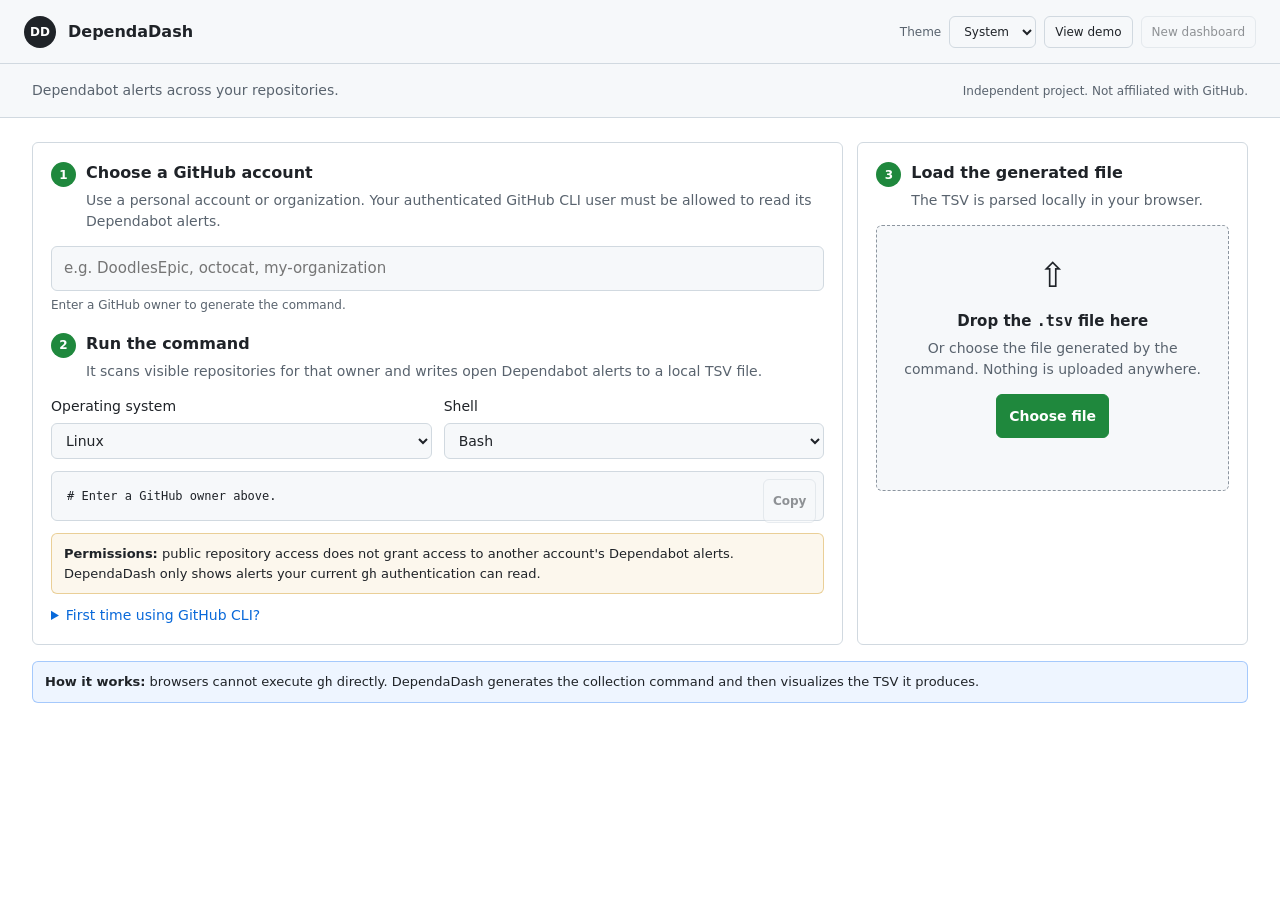
==== index.html @ da60efd8 "feat: align the navbar with GitHub light and dark themes" ====
<!doctype html>
<html lang="en">
<head>
  <meta charset="utf-8">
  <meta name="viewport" content="width=device-width, initial-scale=1">
  <meta name="color-scheme" content="light dark">
  <meta name="description" content="A local dashboard for Dependabot alerts across GitHub repositories.">
  <title>DependaDash</title>
  <link rel="stylesheet" href="styles.css">
</head>
<body>
  <header class="site-header">
    <div class="brand">
      <div class="mark" aria-hidden="true">DD</div>
      <h1>DependaDash</h1>
    </div>
    <div class="header-actions">
      <label class="theme-control" for="themeSelect">Theme
        <select class="control" id="themeSelect">
          <option value="system">System</option>
          <option value="light">Light</option>
          <option value="dark">Dark</option>
        </select>
      </label>
      <button class="btn" id="demoBtn" type="button">View demo</button>
      <button class="btn" id="resetBtn" type="button" aria-label="Start a new dashboard or analyze another account" disabled>New dashboard</button>
    </div>
  </header>
  <div class="page-intro">
    <p class="subtitle">Dependabot alerts across your repositories.</p>
    <p class="affiliation">Independent project. Not affiliated with GitHub.</p>
  </div>

  <div class="shell">
    <section class="grid setup" id="setup">
      <div class="panel">
        <div class="panel-body">
          <div class="step">
            <span class="step-number">1</span>
            <div>
              <h2>Choose a GitHub account</h2>
              <p>Use a personal account or organization. Your authenticated GitHub CLI user must be allowed to read its Dependabot alerts.</p>
            </div>
          </div>

          <div class="owner-row">
            <input
              class="owner-input"
              id="ownerInput"
              maxlength="39"
              spellcheck="false"
              placeholder="e.g. DoodlesEpic, octocat, my-organization"
              autocomplete="off"
              aria-label="GitHub account or organization"
            >
          </div>
          <div class="owner-status" id="ownerStatus">Enter a GitHub owner to generate the command.</div>

          <div class="step command-step">
            <span class="step-number">2</span>
            <div>
              <h2>Run the command</h2>
              <p>It scans visible repositories for that owner and writes open Dependabot alerts to a local TSV file.</p>
            </div>
          </div>

          <div class="command-selectors">
            <label for="osSelect">
              Operating system
              <select class="control" id="osSelect">
                <option value="linux">Linux</option>
                <option value="macos">macOS</option>
                <option value="windows">Windows</option>
              </select>
            </label>
            <label for="shellSelect">
              Shell
              <select class="control" id="shellSelect">
                <option value="bash">Bash</option>
                <option value="fish">fish</option>
                <option value="zsh">Zsh</option>
                <option value="powershell">PowerShell</option>
              </select>
            </label>
          </div>

          <p id="shellHint" hidden>Save the command as a .cmd file, then run it in Command Prompt.</p>

          <div class="code-wrap">
            <pre id="command"><code># Enter a GitHub owner above.</code></pre>
            <button class="btn copy-button" id="copyBtn" type="button" disabled>Copy</button>
          </div>

          <div class="notice warning">
            <strong>Permissions:</strong> public repository access does not grant access to another account's Dependabot alerts. DependaDash only shows alerts your current <code>gh</code> authentication can read.
          </div>

          <details>
            <summary>First time using GitHub CLI?</summary>
            <div class="notice">
              Install GitHub CLI, then run <code>gh auth login</code> and complete authentication. All shell versions use its built-in JSON filtering and do not require a separate <code>jq</code> installation. DependaDash never asks for or stores your GitHub token.
            </div>
          </details>
        </div>
      </div>

      <div class="panel">
        <div class="panel-body">
          <div class="step">
            <span class="step-number">3</span>
            <div>
              <h2>Load the generated file</h2>
              <p>The TSV is parsed locally in your browser.</p>
            </div>
          </div>

          <div class="drop-zone" id="dropZone">
            <div class="drop-icon" aria-hidden="true">⇧</div>
            <strong>Drop the <code>.tsv</code> file here</strong>
            <p>Or choose the file generated by the command. Nothing is uploaded anywhere.</p>
            <label class="btn primary" for="fileInput">Choose file</label>
            <input id="fileInput" type="file" accept=".tsv,.txt,text/tab-separated-values,text/plain">
            <div class="file-meta" id="fileMeta"></div>
          </div>
        </div>
      </div>
    </section>

    <main class="dashboard" id="dashboard">
      <div class="identity">
        <span>Loaded owner: <strong id="loadedOwner">-</strong></span>
        <span class="muted" id="loadedRepos">0 affected repositories</span>
      </div>

      <section class="grid cards" aria-label="Alert summary">
        <div class="panel card">
          <div class="value" id="totalCount">0</div>
          <div class="label">Open alerts</div>
        </div>
        <div class="panel card critical">
          <div class="value" id="criticalCount">0</div>
          <div class="label">Critical</div>
        </div>
        <div class="panel card high">
          <div class="value" id="highCount">0</div>
          <div class="label">High</div>
        </div>
        <div class="panel card medium">
          <div class="value" id="mediumCount">0</div>
          <div class="label">Medium</div>
        </div>
        <div class="panel card low">
          <div class="value" id="lowCount">0</div>
          <div class="label">Low</div>
        </div>
      </section>

      <section class="panel">
        <div class="toolbar">
          <input class="control search" id="search" placeholder="Search repository, package, GHSA, CVE..." aria-label="Search alerts">
          <select class="control" id="severityFilter" aria-label="Filter by severity">
            <option value="">All severities</option>
          </select>
          <select class="control" id="repoFilter" aria-label="Filter by repository">
            <option value="">All repositories</option>
          </select>
          <select class="control" id="ecosystemFilter" aria-label="Filter by ecosystem">
            <option value="">All ecosystems</option>
          </select>
          <button class="btn" id="exportBtn" type="button">Export CSV</button>
        </div>

        <div class="tabs" role="tablist">
          <button class="tab active" data-tab="alerts" type="button" role="tab" aria-selected="true">Alerts</button>
          <button class="tab" data-tab="advisories" type="button" role="tab" aria-selected="false">Group by advisory</button>
        </div>

        <div id="alertsView">
          <div class="table-options">
            <details class="column-menu">
              <summary class="btn">Columns</summary>
              <fieldset id="columnOptions"><legend>Visible columns</legend></fieldset>
            </details>
            <span class="muted">Drag column edges to resize, or focus an edge and use the arrow keys.</span>
          </div>
          <div class="table-wrap" tabindex="0" role="region" aria-label="Alerts table, scroll to see all columns">
            <table id="alertsTable">
              <colgroup id="alertColumns"></colgroup>
              <thead>
                <tr>
                  <th>Severity</th>
                  <th>Repository</th>
                  <th>Package</th>
                  <th>Advisory</th>
                  <th>Vulnerable</th>
                  <th>Fix</th>
                  <th>Scope</th>
                  <th>Summary</th>
                  <th>Alert</th>
                </tr>
              </thead>
              <tbody id="alertsBody"></tbody>
            </table>
            <div class="empty" id="alertsEmpty" hidden>No alerts match the current filters.</div>
          </div>
        </div>

        <div id="advisoriesView" hidden>
          <div id="advisoriesList"></div>
          <div class="empty" id="advisoriesEmpty" hidden>No advisories match the current filters.</div>
        </div>

        <div class="footer-row">
          <span id="resultMeta">0 results</span>
          <span>Data stays in this browser tab.</span>
        </div>
      </section>
    </main>

    <div class="notice footer-note">
      <strong>How it works:</strong> browsers cannot execute <code>gh</code> directly. DependaDash generates the collection command and then visualizes the TSV it produces.
    </div>
  </div>

  <div class="toast" id="toast" role="status" aria-live="polite"></div>
  <script src="commands.js" defer></script>
  <script src="main.js" defer></script>
</body>
</html>
---- styles.css ----
:root {
  color-scheme: light;
  --bg: #f6f8fa;
  --header-bg: #f6f8fa;
  --panel: #ffffff;
  --border: #d1d9e0;
  --text: #1f2328;
  --muted: #59636e;
  --link: #0969da;
  --button: #f6f8fa;
  --button-hover: #eaeef2;
  --primary: #1f883d;
  --primary-hover: #1a7f37;
  --critical: #cf222e;
  --high: #bc4c00;
  --medium: #9a6700;
  --low: #1a7f37;
  --code-bg: #f6f8fa;
  --code-text: #1f2328;
  --drop-border: #8c959f;
  --tab-accent: #cf462d;
  --shadow: 0 10px 30px rgba(31, 35, 40, .08);
  --radius: 6px;
}

:root[data-theme="dark"] {
  color-scheme: dark;
  --bg: #151b23;
  --header-bg: #010409;
  --panel: #0d1117;
  --border: #3d444d;
  --text: #f0f6fc;
  --muted: #9198a1;
  --link: #58a6ff;
  --button: #21262d;
  --button-hover: #30363d;
  --primary: #238636;
  --primary-hover: #2ea043;
  --critical: #ff7b72;
  --high: #ffa657;
  --medium: #e3b341;
  --low: #56d364;
  --code-bg: #010409;
  --code-text: #c9d1d9;
  --drop-border: #3d444d;
  --tab-accent: #f78166;
  --shadow: 0 10px 30px rgba(0, 0, 0, .25);
}

* { box-sizing: border-box; }
[hidden] { display: none !important; }
html { scroll-behavior: smooth; }
body {
  margin: 0;
  min-height: 100vh;
  color: var(--text);
  background: var(--panel);
  font: 14px/1.5 ui-sans-serif, -apple-system, BlinkMacSystemFont, "Segoe UI", system-ui, sans-serif;
  overflow-wrap: anywhere;
}

button, input, select { font: inherit; }
a { color: var(--link); text-decoration: none; }
a:hover { text-decoration: underline; }
:focus-visible { outline: 2px solid var(--link); outline-offset: 2px; }
code { font-family: ui-monospace, SFMono-Regular, Menlo, Consolas, monospace; }
.shell { width: 100%; padding: 24px 32px; }

.site-header {
  display: flex;
  justify-content: space-between;
  align-items: center;
  gap: 24px;
  min-height: 64px;
  padding: 12px 24px;
  background: var(--header-bg);
  color: var(--text);
  border-bottom: 1px solid var(--border);
}

.brand { display: flex; gap: 12px; align-items: center; min-width: 0; }
.step > div { min-width: 0; }
.mark {
  flex-shrink: 0;
  width: 32px;
  height: 32px;
  border-radius: 50%;
  display: grid;
  place-items: center;
  background: var(--text);
  color: var(--panel);
  font-size: 12px;
  font-weight: 600;
}

h1 { font-size: 16px; font-weight: 600; line-height: 1.5; margin: 0; }
h2 { font-size: 16px; margin: 0 0 5px; }
p { margin: 0; }
.subtitle, .muted, .step p { color: var(--muted); }
.header-actions { display: flex; align-items: center; gap: 8px; flex-wrap: wrap; }
.page-intro { display: flex; justify-content: space-between; align-items: center; flex-wrap: wrap; gap: 8px 24px; padding: 16px 32px; background: var(--bg); border-bottom: 1px solid var(--border); }
.affiliation { font-size: 12px; color: var(--muted); }
.theme-control { display: flex; align-items: center; gap: 8px; color: var(--muted); font-size: 12px; }
.theme-control select { width: auto; }

.btn {
  appearance: none;
  border: 1px solid var(--border);
  background: var(--button);
  color: var(--text);
  border-radius: 6px;
  padding: 8px 12px;
  min-height: 44px;
  justify-content: center;
  cursor: pointer;
  font-weight: 600;
  display: inline-flex;
  align-items: center;
  gap: 7px;
}
.btn:hover { border-color: var(--muted); background: var(--button-hover); text-decoration: none; }
.btn.primary { background: var(--primary); border-color: var(--primary); color: #fff; }
.btn.primary:hover { background: var(--primary-hover); }
.btn:disabled { opacity: .48; cursor: not-allowed; }

.site-header .btn, .site-header .control {
  min-height: 32px;
  padding: 4px 10px;
  background: transparent;
  border-color: var(--border);
  color: var(--text);
  font-size: 12px;
  font-weight: 400;
}
.site-header .control { background: var(--header-bg); }
.site-header .btn:hover { background: var(--button-hover); border-color: var(--muted); }
.site-header :focus-visible { outline-color: var(--link); }

.grid { display: grid; gap: 14px; }
.setup { grid-template-columns: minmax(0, 1.35fr) minmax(300px, .65fr); margin-bottom: 16px; }
.panel {
  min-width: 0;
  background: var(--panel);
  border: 1px solid var(--border);
  border-radius: var(--radius);
}
.panel-body { padding: 18px; }

.step { display: flex; gap: 10px; align-items: flex-start; margin-bottom: 14px; }
.step-number {
  width: 25px;
  height: 25px;
  flex: 0 0 25px;
  border-radius: 50%;
  display: grid;
  place-items: center;
  background: var(--primary);
  color: #fff;
  font-size: 12px;
  font-weight: 600;
  margin-top: 1px;
}
.command-step { margin-top: 16px; }
.owner-row { margin: 12px 0 5px; }
.owner-input, .control {
  width: 100%;
  min-width: 0;
  color: var(--text);
  background: var(--bg);
  border: 1px solid var(--border);
  border-radius: 6px;
  padding: 10px 12px;
  outline: none;
}
.owner-input { font-size: 15px; }
.owner-input:focus, .control:focus { border-color: var(--link); box-shadow: 0 0 0 3px rgba(47, 129, 247, .13); }
.owner-status { min-height: 20px; margin: 3px 0 11px; font-size: 12px; color: var(--muted); }
.owner-status.bad { color: var(--critical); }
.owner-status.good { color: var(--low); }

.command-selectors { display: grid; grid-template-columns: repeat(2, minmax(0, 1fr)); gap: 12px; }
.command-selectors label { display: grid; align-content: start; gap: 6px; }

.code-wrap { position: relative; margin-top: 12px; }
pre {
  margin: 0;
  max-height: 315px;
  overflow: auto;
  padding: 15px 62px 15px 15px;
  background: var(--code-bg);
  border: 1px solid var(--border);
  border-radius: 6px;
  color: var(--code-text);
  font: 12px/1.55 ui-monospace, SFMono-Regular, Menlo, Consolas, monospace;
  white-space: pre;
  tab-size: 2;
}
.copy-button { position: absolute; right: 8px; top: 8px; padding: 6px 9px; font-size: 12px; }

.notice {
  border: 1px solid rgba(47, 129, 247, .38);
  background: rgba(47, 129, 247, .08);
  border-radius: 6px;
  padding: 10px 12px;
  color: var(--code-text);
  font-size: 13px;
  margin-top: 12px;
}
.notice.warning { border-color: rgba(210, 153, 34, .42); background: rgba(210, 153, 34, .08); }
details { margin-top: 11px; }
summary { cursor: pointer; color: var(--link); }

.drop-zone {
  min-height: 266px;
  border: 1.5px dashed var(--drop-border);
  border-radius: 6px;
  display: flex;
  flex-direction: column;
  align-items: center;
  justify-content: center;
  text-align: center;
  padding: 20px;
  background: var(--bg);
  transition: .15s ease;
}
.drop-zone.drag { border-color: var(--link); background: rgba(31, 111, 235, .10); transform: translateY(-1px); }
.drop-icon { font-size: 34px; margin-bottom: 9px; }
.drop-zone > strong { font-size: 15px; }
.drop-zone > p { max-width: 330px; margin: 6px auto 14px; color: var(--muted); }
#fileInput { position: absolute; width: 1px; height: 1px; opacity: 0; }
.drop-zone:focus-within label { outline: 2px solid var(--link); outline-offset: 2px; }
.file-meta { font-size: 12px; color: var(--muted); margin-top: 10px; min-height: 18px; }

.dashboard { display: none; }
.dashboard.visible { display: block; }
.identity {
  display: flex;
  justify-content: space-between;
  align-items: center;
  gap: 14px;
  margin: 16px 0 -2px;
  padding: 10px 12px;
  border: 1px solid var(--border);
  border-radius: 6px;
  background: var(--bg);
}
.identity strong { font-family: ui-monospace, SFMono-Regular, Menlo, monospace; }

.cards { grid-template-columns: repeat(5, minmax(0, 1fr)); margin: 16px 0; }
.card { padding: 15px 16px; position: relative; overflow: hidden; }
.card::after { content: ""; position: absolute; left: 0; top: 0; bottom: 0; width: 3px; background: var(--muted); }
.card.critical::after { background: var(--critical); }
.card.high::after { background: var(--high); }
.card.medium::after { background: var(--medium); }
.card.low::after { background: var(--low); }
.card .value { font-size: 27px; font-weight: 600; letter-spacing: -.02em; }
.card .label { color: var(--muted); font-size: 12px; margin-top: 1px; }

.toolbar {
  display: grid;
  grid-template-columns: minmax(220px, 1.8fr) repeat(3, minmax(130px, .7fr)) auto;
  gap: 9px;
  padding: 12px;
  border-bottom: 1px solid var(--border);
}
.control { border-radius: 6px; padding: 8px 10px; }
.tabs { display: flex; flex-wrap: wrap; gap: 2px; padding: 0 12px; border-bottom: 1px solid var(--border); }
.tab {
  border: 0;
  background: transparent;
  color: var(--muted);
  padding: 11px 12px;
  cursor: pointer;
  border-bottom: 2px solid transparent;
  font-weight: 600;
}
.tab.active { color: var(--text); border-bottom-color: var(--tab-accent); }

.table-wrap { overflow: auto; max-height: 65vh; }
table { table-layout: fixed; border-collapse: separate; border-spacing: 0; overflow-wrap: anywhere; }
th {
  position: sticky;
  top: 0;
  z-index: 1;
  text-align: left;
  padding: 10px 12px;
  background: var(--bg);
  border-bottom: 1px solid var(--border);
  color: var(--text);
  font-size: 12px;
  font-weight: 600;
  white-space: nowrap;
}
td { padding: 11px 12px; border-bottom: 1px solid var(--border); vertical-align: top; }
tr:hover td { background: rgba(110, 118, 129, .055); }
.repo, .pkg { font-family: ui-monospace, SFMono-Regular, Menlo, monospace; font-size: 12px; }
.badge {
  display: inline-flex;
  align-items: center;
  border: 1px solid var(--border);
  border-radius: 999px;
  padding: 2px 7px;
  font-size: 11px;
  font-weight: 700;
  text-transform: capitalize;
  white-space: nowrap;
}
.badge.critical { color: var(--critical); border-color: rgba(248, 81, 73, .45); background: rgba(248, 81, 73, .10); }
.badge.high { color: var(--high); border-color: rgba(219, 109, 40, .45); background: rgba(219, 109, 40, .10); }
.badge.medium { color: var(--medium); border-color: rgba(210, 153, 34, .45); background: rgba(210, 153, 34, .10); }
.badge.low { color: var(--low); border-color: rgba(63, 185, 80, .45); background: rgba(63, 185, 80, .10); }
.fix { color: var(--low); font-family: ui-monospace, SFMono-Regular, Menlo, monospace; font-size: 12px; }
.no-fix { color: var(--critical); font-size: 12px; }
.tiny { font-size: 11px; color: var(--muted); }
.summary { max-width: 430px; line-height: 1.35; }
.empty { padding: 42px 20px; text-align: center; color: var(--muted); }
.footer-row {
  display: flex;
  flex-wrap: wrap;
  justify-content: space-between;
  gap: 15px;
  align-items: center;
  padding: 10px 12px;
  color: var(--muted);
  font-size: 12px;
  border-top: 1px solid var(--border);
}

.advisory {
  padding: 14px 16px;
  border-bottom: 1px solid var(--border);
  display: grid;
  grid-template-columns: 110px minmax(0, 1fr) 120px;
  gap: 14px;
  align-items: start;
}
.advisory:last-child { border-bottom: 0; }
.advisory h3 { font-size: 14px; margin: 0 0 5px; }
.repo-chips { display: flex; gap: 5px; flex-wrap: wrap; margin-top: 7px; }
.chip {
  border: 1px solid var(--border);
  border-radius: 999px;
  padding: 2px 7px;
  color: var(--muted);
  font: 11px ui-monospace, SFMono-Regular, Menlo, monospace;
}
.count { text-align: right; font-size: 20px; font-weight: 600; }
.count small { display: block; font-size: 11px; font-weight: 500; color: var(--muted); }

.toast {
  position: fixed;
  right: 20px;
  bottom: 20px;
  max-width: calc(100% - 40px);
  z-index: 20;
  background: var(--button);
  border: 1px solid var(--border);
  box-shadow: var(--shadow);
  border-radius: 9px;
  padding: 10px 13px;
  opacity: 0;
  transform: translateY(8px);
  pointer-events: none;
  transition: .18s ease;
}
.toast.show { opacity: 1; transform: none; }
.footer-note { margin-bottom: 20px; }

@media (max-width: 950px) {
  .setup { grid-template-columns: minmax(0, 1fr); }
  .cards { grid-template-columns: repeat(2, minmax(0, 1fr)); }
  .cards .card:first-child { grid-column: 1 / -1; }
  .toolbar { grid-template-columns: repeat(2, minmax(0, 1fr)); }
  .toolbar .search { grid-column: 1 / -1; }
}

@media (max-width: 580px) {
  .site-header { flex-wrap: wrap; gap: 12px; padding: 16px; }
  .header-actions { width: 100%; }
  .site-header .btn, .site-header .control { min-height: 44px; }
  .page-intro { padding: 16px; }
  .shell { padding: 16px; }
  .panel-body { padding: 14px; }
  .toolbar { grid-template-columns: minmax(0, 1fr); }
  .toolbar .search { grid-column: auto; }
  .advisory { grid-template-columns: minmax(0, 1fr); gap: 8px; }
  .advisory .count { text-align: left; }
  .identity { align-items: flex-start; flex-direction: column; }
}

.table-options { display: flex; align-items: center; flex-wrap: wrap; gap: 12px; padding: 10px 12px; border-bottom: 1px solid var(--border); font-size: 12px; }
.column-menu { position: relative; margin: 0; }
.column-menu summary { color: var(--text); }
.column-menu fieldset { position: absolute; top: 100%; left: 0; z-index: 3; min-width: 200px; margin: 4px 0 0; padding: 12px; background: var(--panel); border: 1px solid var(--border); border-radius: 6px; box-shadow: var(--shadow); }
.column-menu label { display: flex; align-items: center; gap: 8px; min-height: 32px; }
.column-menu input { accent-color: var(--link); }
.column-resize { position: absolute; right: 0; top: 0; width: 12px; height: 100%; border: 0; border-right: 2px solid var(--border); background: transparent; cursor: col-resize; touch-action: none; }
.column-resize:hover, .column-resize:focus-visible { border-right-color: var(--link); background: var(--button-hover); outline: 2px solid var(--link); outline-offset: -2px; }
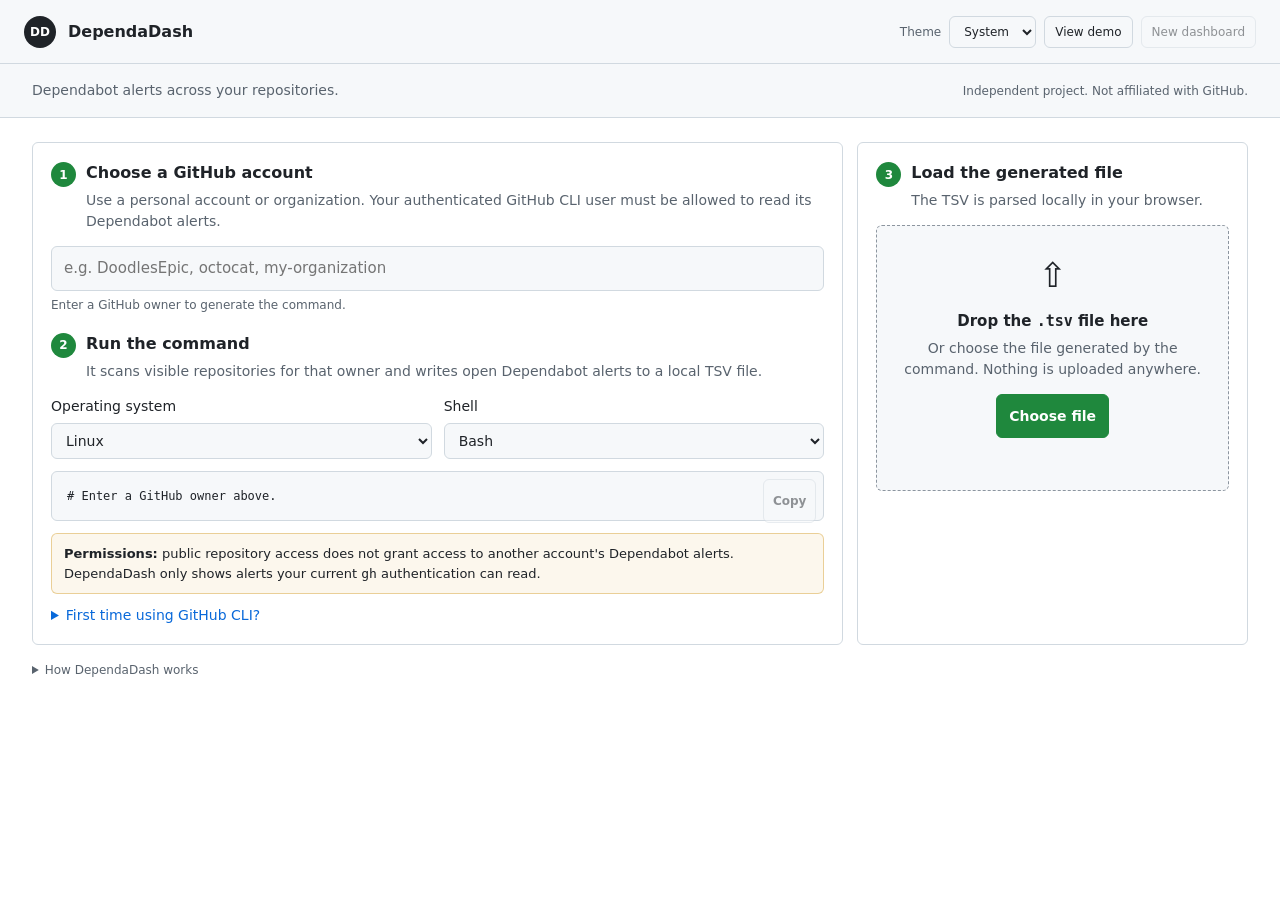
==== commit 93198ecd: "feat: simplify the dashboard and group related alert fields" ====
--- a/index.html
+++ b/index.html
@@ -127,35 +127,37 @@
     </section>
 
     <main class="dashboard" id="dashboard">
-      <div class="identity">
-        <span>Loaded owner: <strong id="loadedOwner">-</strong></span>
-        <span class="muted" id="loadedRepos">0 affected repositories</span>
-      </div>
-
-      <section class="grid cards" aria-label="Alert summary">
-        <div class="panel card">
-          <div class="value" id="totalCount">0</div>
-          <div class="label">Open alerts</div>
-        </div>
-        <div class="panel card critical">
-          <div class="value" id="criticalCount">0</div>
-          <div class="label">Critical</div>
-        </div>
-        <div class="panel card high">
-          <div class="value" id="highCount">0</div>
-          <div class="label">High</div>
-        </div>
-        <div class="panel card medium">
-          <div class="value" id="mediumCount">0</div>
-          <div class="label">Medium</div>
-        </div>
-        <div class="panel card low">
-          <div class="value" id="lowCount">0</div>
-          <div class="label">Low</div>
-        </div>
+      <section class="dashboard-summary" aria-label="Dashboard summary">
+        <div class="identity">
+          <span>Loaded owner: <strong id="loadedOwner">-</strong></span>
+          <span class="muted" id="loadedRepos">0 affected repositories</span>
+        </div>
+        <dl class="stats" aria-label="Alert counts">
+          <div><dt>Open alerts</dt><dd id="totalCount">0</dd></div>
+          <div class="critical"><dt>Critical</dt><dd id="criticalCount">0</dd></div>
+          <div class="high"><dt>High</dt><dd id="highCount">0</dd></div>
+          <div class="medium"><dt>Medium</dt><dd id="mediumCount">0</dd></div>
+          <div class="low"><dt>Low</dt><dd id="lowCount">0</dd></div>
+        </dl>
       </section>
 
-      <section class="panel">
+      <section class="panel results-panel">
+        <div class="results-header">
+          <div class="tabs" role="tablist" aria-label="Group alerts">
+            <button class="tab active" data-tab="alerts" type="button" role="tab" aria-selected="true">Alerts</button>
+            <button class="tab" data-tab="advisories" type="button" role="tab" aria-selected="false">Group by advisory</button>
+          </div>
+          <div class="result-actions">
+            <details class="column-menu" id="columnMenu">
+              <summary class="btn">Columns</summary>
+              <fieldset id="columnOptions">
+                <legend>Visible columns</legend>
+                <p class="column-help">Drag column edges to resize, or focus an edge and use the arrow keys.</p>
+              </fieldset>
+            </details>
+            <button class="btn" id="exportBtn" type="button">Export CSV</button>
+          </div>
+        </div>
         <div class="toolbar">
           <input class="control search" id="search" placeholder="Search repository, package, GHSA, CVE..." aria-label="Search alerts">
           <select class="control" id="severityFilter" aria-label="Filter by severity">
@@ -167,22 +169,9 @@
           <select class="control" id="ecosystemFilter" aria-label="Filter by ecosystem">
             <option value="">All ecosystems</option>
           </select>
-          <button class="btn" id="exportBtn" type="button">Export CSV</button>
-        </div>
-
-        <div class="tabs" role="tablist">
-          <button class="tab active" data-tab="alerts" type="button" role="tab" aria-selected="true">Alerts</button>
-          <button class="tab" data-tab="advisories" type="button" role="tab" aria-selected="false">Group by advisory</button>
         </div>
 
         <div id="alertsView">
-          <div class="table-options">
-            <details class="column-menu">
-              <summary class="btn">Columns</summary>
-              <fieldset id="columnOptions"><legend>Visible columns</legend></fieldset>
-            </details>
-            <span class="muted">Drag column edges to resize, or focus an edge and use the arrow keys.</span>
-          </div>
           <div class="table-wrap" tabindex="0" role="region" aria-label="Alerts table, scroll to see all columns">
             <table id="alertsTable">
               <colgroup id="alertColumns"></colgroup>
@@ -192,10 +181,7 @@
                   <th>Repository</th>
                   <th>Package</th>
                   <th>Advisory</th>
-                  <th>Vulnerable</th>
-                  <th>Fix</th>
-                  <th>Scope</th>
-                  <th>Summary</th>
+                  <th>Versions</th>
                   <th>Alert</th>
                 </tr>
               </thead>
@@ -217,9 +203,10 @@
       </section>
     </main>
 
-    <div class="notice footer-note">
-      <strong>How it works:</strong> browsers cannot execute <code>gh</code> directly. DependaDash generates the collection command and then visualizes the TSV it produces.
-    </div>
+    <details class="footer-note">
+      <summary>How DependaDash works</summary>
+      <p>Browsers cannot execute <code>gh</code> directly. DependaDash generates the collection command and then visualizes the TSV it produces.</p>
+    </details>
   </div>
 
   <div class="toast" id="toast" role="status" aria-live="polite"></div>
--- a/styles.css
+++ b/styles.css
@@ -233,43 +233,35 @@
 
 .dashboard { display: none; }
 .dashboard.visible { display: block; }
-.identity {
-  display: flex;
-  justify-content: space-between;
-  align-items: center;
-  gap: 14px;
-  margin: 16px 0 -2px;
-  padding: 10px 12px;
-  border: 1px solid var(--border);
-  border-radius: 6px;
-  background: var(--bg);
-}
-.identity strong { font-family: ui-monospace, SFMono-Regular, Menlo, monospace; }
-
-.cards { grid-template-columns: repeat(5, minmax(0, 1fr)); margin: 16px 0; }
-.card { padding: 15px 16px; position: relative; overflow: hidden; }
-.card::after { content: ""; position: absolute; left: 0; top: 0; bottom: 0; width: 3px; background: var(--muted); }
-.card.critical::after { background: var(--critical); }
-.card.high::after { background: var(--high); }
-.card.medium::after { background: var(--medium); }
-.card.low::after { background: var(--low); }
-.card .value { font-size: 27px; font-weight: 600; letter-spacing: -.02em; }
-.card .label { color: var(--muted); font-size: 12px; margin-top: 1px; }
+.dashboard-summary { display: flex; justify-content: space-between; align-items: center; flex-wrap: wrap; gap: 16px 24px; margin-bottom: 20px; }
+.identity { display: flex; flex-direction: column; gap: 2px; font-size: 12px; }
+.identity strong { font-size: 16px; color: var(--text); }
+.stats { display: flex; flex-wrap: wrap; gap: 8px 20px; margin: 0; }
+.stats > div { display: flex; align-items: center; gap: 6px; }
+.stats dt { color: var(--muted); font-size: 12px; }
+.stats dd { margin: 0; font-weight: 600; font-variant-numeric: tabular-nums; }
+.stats .critical dd { color: var(--critical); }
+.stats .high dd { color: var(--high); }
+.stats .medium dd { color: var(--medium); }
+.stats .low dd { color: var(--low); }
+.results-header { display: flex; justify-content: space-between; align-items: center; flex-wrap: wrap; gap: 0 12px; padding: 0 12px; background: var(--bg); border-bottom: 1px solid var(--border); border-radius: var(--radius) var(--radius) 0 0; }
+.result-actions { display: flex; align-items: center; gap: 8px; padding: 8px 0; }
+.results-header .btn { min-height: 32px; padding: 4px 10px; font-size: 12px; }
 
 .toolbar {
   display: grid;
-  grid-template-columns: minmax(220px, 1.8fr) repeat(3, minmax(130px, .7fr)) auto;
+  grid-template-columns: minmax(240px, 1fr) repeat(3, minmax(140px, .35fr));
   gap: 9px;
   padding: 12px;
   border-bottom: 1px solid var(--border);
 }
 .control { border-radius: 6px; padding: 8px 10px; }
-.tabs { display: flex; flex-wrap: wrap; gap: 2px; padding: 0 12px; border-bottom: 1px solid var(--border); }
+.tabs { display: flex; flex-wrap: wrap; gap: 2px; }
 .tab {
   border: 0;
   background: transparent;
   color: var(--muted);
-  padding: 11px 12px;
+  padding: 13px 10px;
   cursor: pointer;
   border-bottom: 2px solid transparent;
   font-weight: 600;
@@ -291,7 +283,7 @@
   font-weight: 600;
   white-space: nowrap;
 }
-td { padding: 11px 12px; border-bottom: 1px solid var(--border); vertical-align: top; }
+td { padding: 9px 12px; border-bottom: 1px solid var(--border); vertical-align: top; }
 tr:hover td { background: rgba(110, 118, 129, .055); }
 .repo, .pkg { font-family: ui-monospace, SFMono-Regular, Menlo, monospace; font-size: 12px; }
 .badge {
@@ -312,7 +304,9 @@
 .fix { color: var(--low); font-family: ui-monospace, SFMono-Regular, Menlo, monospace; font-size: 12px; }
 .no-fix { color: var(--critical); font-size: 12px; }
 .tiny { font-size: 11px; color: var(--muted); }
-.summary { max-width: 430px; line-height: 1.35; }
+.summary { line-height: 1.45; }
+.advisory-ids { display: flex; flex-wrap: wrap; gap: 2px 10px; margin-top: 4px; font-size: 11px; color: var(--muted); }
+.version { font: 12px ui-monospace, SFMono-Regular, Menlo, monospace; }
 .empty { padding: 42px 20px; text-align: center; color: var(--muted); }
 .footer-row {
   display: flex;
@@ -364,12 +358,12 @@
   transition: .18s ease;
 }
 .toast.show { opacity: 1; transform: none; }
-.footer-note { margin-bottom: 20px; }
+.footer-note { margin: 16px 0 20px; font-size: 12px; color: var(--muted); }
+.footer-note summary { color: var(--muted); }
+.footer-note p { margin-top: 8px; }
 
 @media (max-width: 950px) {
   .setup { grid-template-columns: minmax(0, 1fr); }
-  .cards { grid-template-columns: repeat(2, minmax(0, 1fr)); }
-  .cards .card:first-child { grid-column: 1 / -1; }
   .toolbar { grid-template-columns: repeat(2, minmax(0, 1fr)); }
   .toolbar .search { grid-column: 1 / -1; }
 }
@@ -381,18 +375,22 @@
   .page-intro { padding: 16px; }
   .shell { padding: 16px; }
   .panel-body { padding: 14px; }
-  .toolbar { grid-template-columns: minmax(0, 1fr); }
-  .toolbar .search { grid-column: auto; }
+  #ecosystemFilter { grid-column: 1 / -1; }
+  .toolbar .control, .results-header .btn { min-height: 44px; }
   .advisory { grid-template-columns: minmax(0, 1fr); gap: 8px; }
   .advisory .count { text-align: left; }
-  .identity { align-items: flex-start; flex-direction: column; }
-}
-
-.table-options { display: flex; align-items: center; flex-wrap: wrap; gap: 12px; padding: 10px 12px; border-bottom: 1px solid var(--border); font-size: 12px; }
+}
+
 .column-menu { position: relative; margin: 0; }
 .column-menu summary { color: var(--text); }
-.column-menu fieldset { position: absolute; top: 100%; left: 0; z-index: 3; min-width: 200px; margin: 4px 0 0; padding: 12px; background: var(--panel); border: 1px solid var(--border); border-radius: 6px; box-shadow: var(--shadow); }
+.column-menu fieldset { position: absolute; top: 100%; right: 0; z-index: 3; width: 260px; margin: 4px 0 0; padding: 12px; background: var(--panel); border: 1px solid var(--border); border-radius: 6px; box-shadow: var(--shadow); }
+.column-help { margin-bottom: 8px; color: var(--muted); font-size: 12px; }
 .column-menu label { display: flex; align-items: center; gap: 8px; min-height: 32px; }
 .column-menu input { accent-color: var(--link); }
-.column-resize { position: absolute; right: 0; top: 0; width: 12px; height: 100%; border: 0; border-right: 2px solid var(--border); background: transparent; cursor: col-resize; touch-action: none; }
+.column-resize { position: absolute; right: 0; top: 0; width: 12px; height: 100%; border: 0; border-right: 1px solid transparent; background: transparent; cursor: col-resize; touch-action: none; }
+th:hover .column-resize { border-right-color: var(--border); }
 .column-resize:hover, .column-resize:focus-visible { border-right-color: var(--link); background: var(--button-hover); outline: 2px solid var(--link); outline-offset: -2px; }
+
+@media (max-width: 580px) {
+  .column-menu fieldset { left: 0; right: auto; }
+}
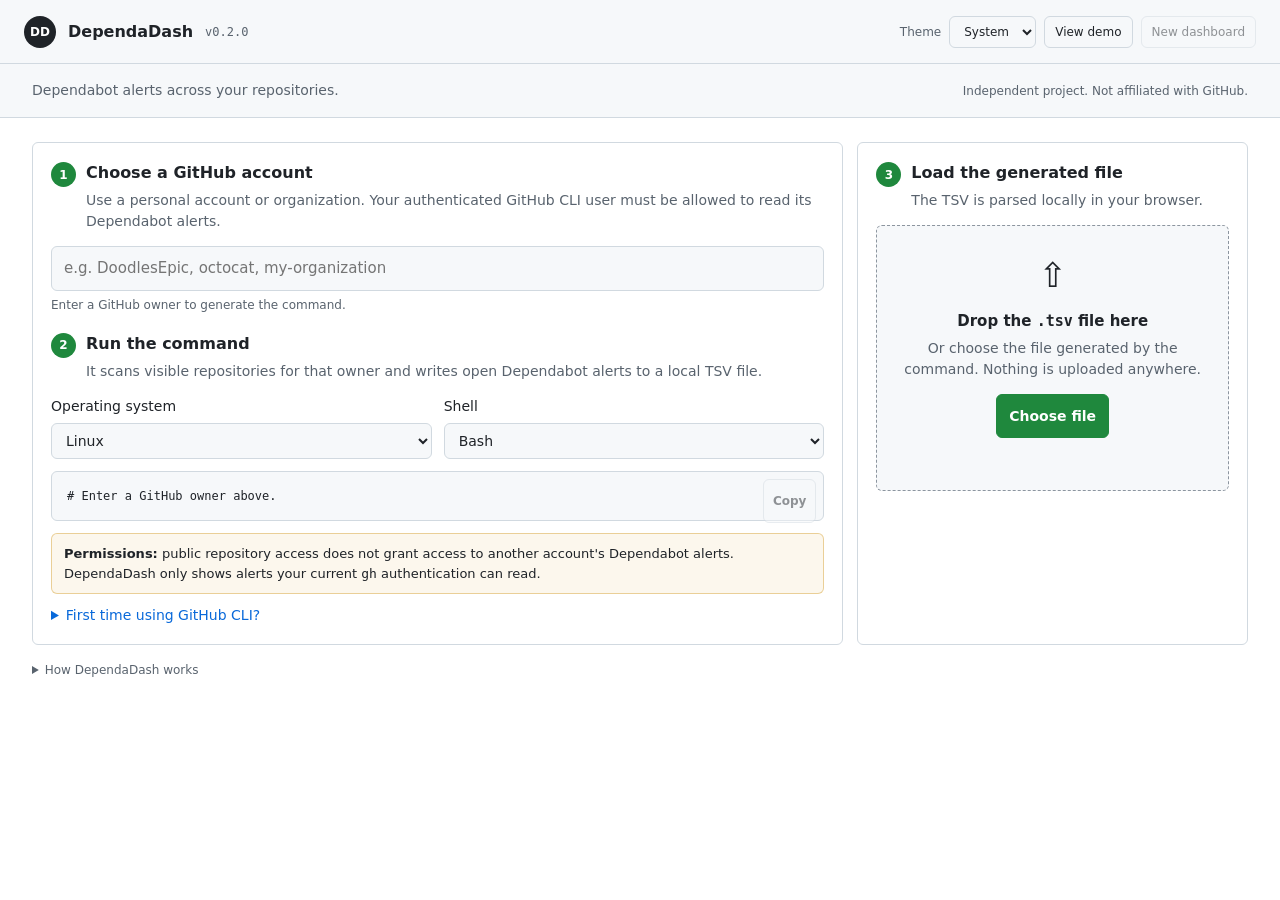
==== commit ec82d66a: "feat: display release version and require releases for main merges" ====
--- a/index.html
+++ b/index.html
@@ -13,6 +13,7 @@
     <div class="brand">
       <div class="mark" aria-hidden="true">DD</div>
       <h1>DependaDash</h1>
+      <span class="version" aria-label="Version">v0.2.0</span>
     </div>
     <div class="header-actions">
       <label class="theme-control" for="themeSelect">Theme
--- a/styles.css
+++ b/styles.css
@@ -79,6 +79,7 @@
 }
 
 .brand { display: flex; gap: 12px; align-items: center; min-width: 0; }
+.version { color: var(--muted); font-size: 12px; white-space: nowrap; }
 .step > div { min-width: 0; }
 .mark {
   flex-shrink: 0;
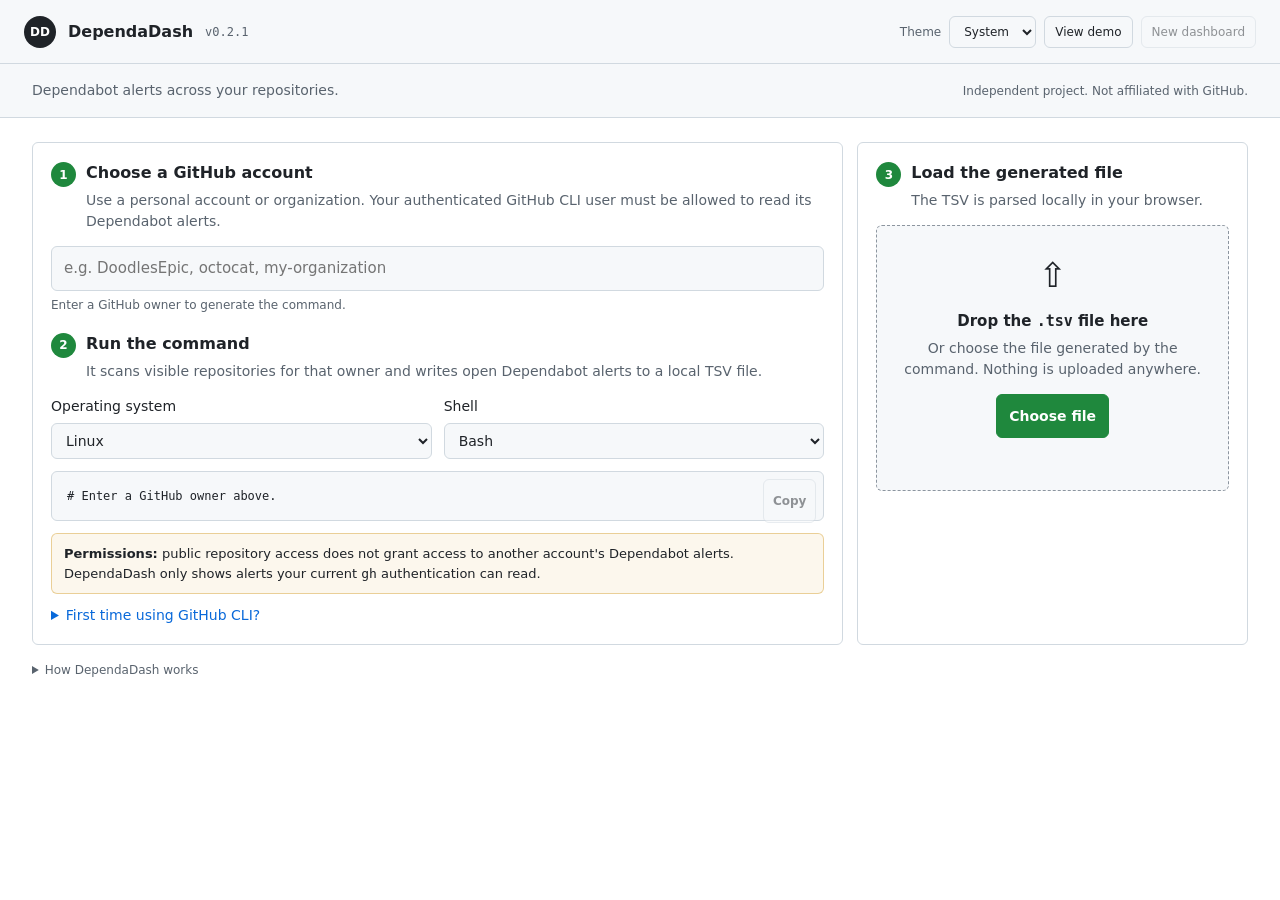
==== commit b7dcaf14: "fix: preserve annotated tags in release checkout" ====
--- a/index.html
+++ b/index.html
@@ -13,7 +13,7 @@
     <div class="brand">
       <div class="mark" aria-hidden="true">DD</div>
       <h1>DependaDash</h1>
-      <span class="version" aria-label="Version">v0.2.0</span>
+      <span class="version" aria-label="Version">v0.2.1</span>
     </div>
     <div class="header-actions">
       <label class="theme-control" for="themeSelect">Theme
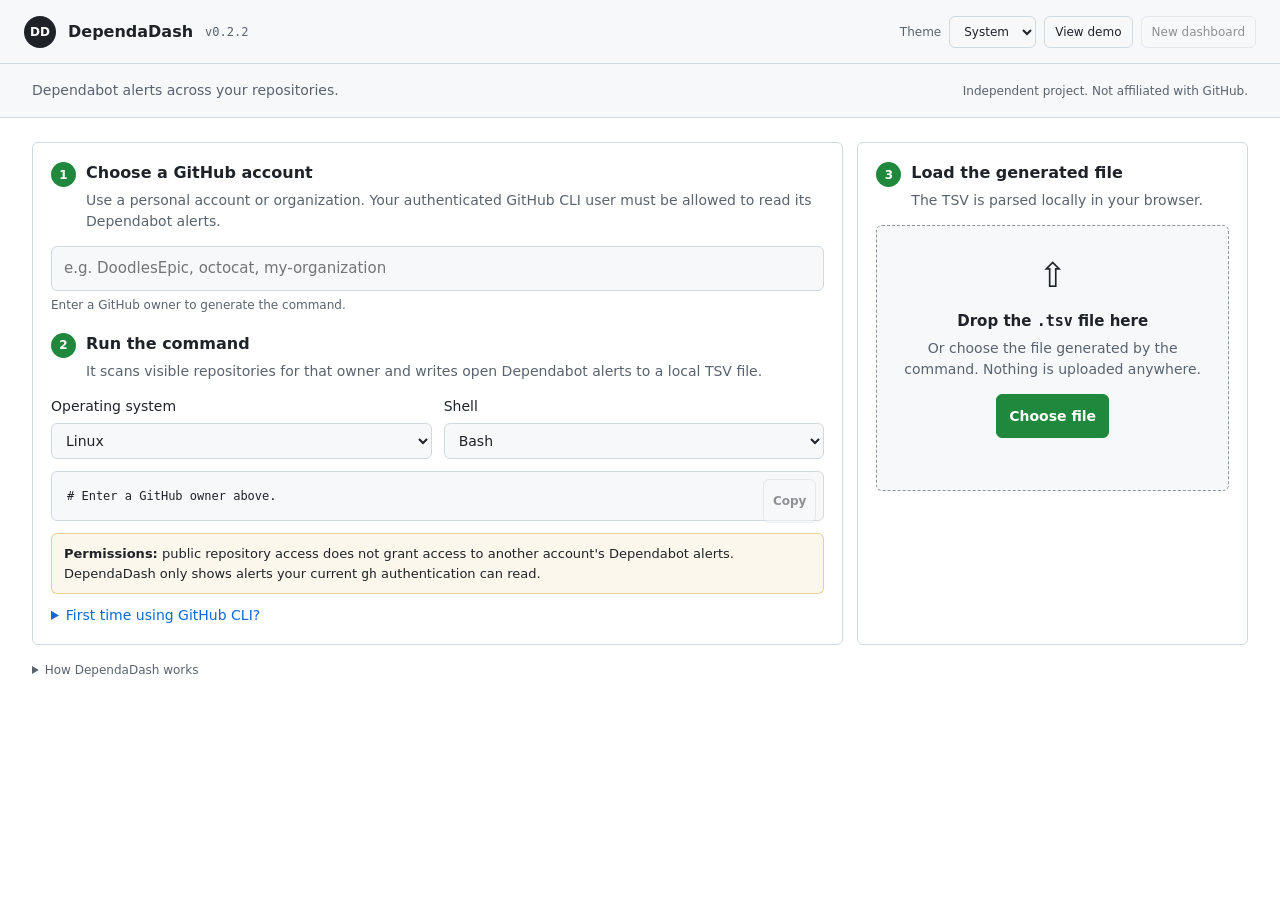
==== commit a7d3255b: "fix: keep the main landmark visible during setup" ====
--- a/index.html
+++ b/index.html
@@ -13,7 +13,7 @@
     <div class="brand">
       <div class="mark" aria-hidden="true">DD</div>
       <h1>DependaDash</h1>
-      <span class="version" aria-label="Version">v0.2.1</span>
+      <span class="version" aria-label="Version">v0.2.2</span>
     </div>
     <div class="header-actions">
       <label class="theme-control" for="themeSelect">Theme
@@ -32,7 +32,7 @@
     <p class="affiliation">Independent project. Not affiliated with GitHub.</p>
   </div>
 
-  <div class="shell">
+  <main class="shell">
     <section class="grid setup" id="setup">
       <div class="panel">
         <div class="panel-body">
@@ -127,7 +127,7 @@
       </div>
     </section>
 
-    <main class="dashboard" id="dashboard">
+    <section class="dashboard" id="dashboard" aria-label="Dependabot dashboard">
       <section class="dashboard-summary" aria-label="Dashboard summary">
         <div class="identity">
           <span>Loaded owner: <strong id="loadedOwner">-</strong></span>
@@ -202,13 +202,13 @@
           <span>Data stays in this browser tab.</span>
         </div>
       </section>
-    </main>
+    </section>
 
     <details class="footer-note">
       <summary>How DependaDash works</summary>
       <p>Browsers cannot execute <code>gh</code> directly. DependaDash generates the collection command and then visualizes the TSV it produces.</p>
     </details>
-  </div>
+  </main>
 
   <div class="toast" id="toast" role="status" aria-live="polite"></div>
   <script src="commands.js" defer></script>
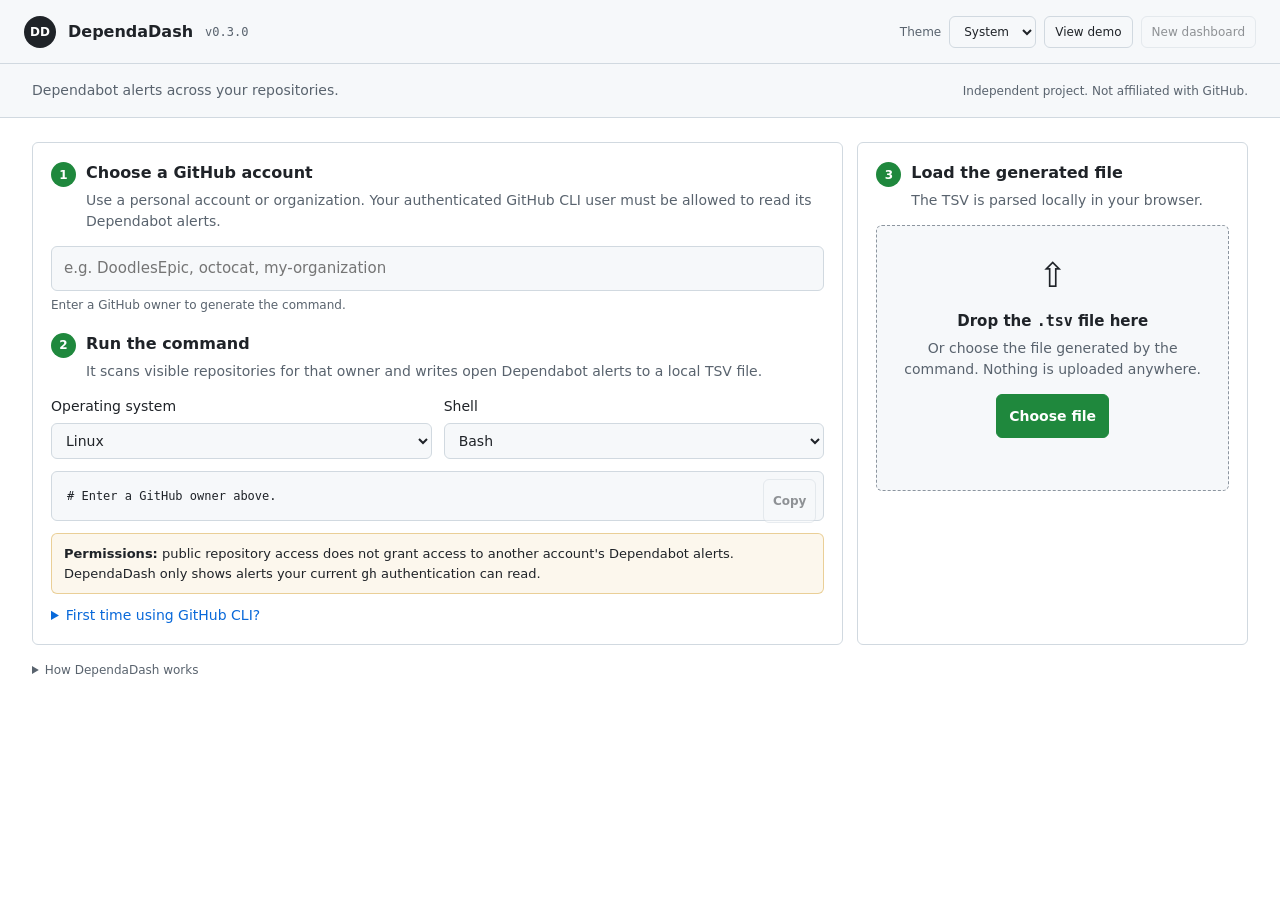
==== commit 1ae87b08: "feat: order alerts by creation and advisory publication dates" ====
--- a/index.html
+++ b/index.html
@@ -13,7 +13,7 @@
     <div class="brand">
       <div class="mark" aria-hidden="true">DD</div>
       <h1>DependaDash</h1>
-      <span class="version" aria-label="Version">v0.2.2</span>
+      <span class="version" aria-label="Version">v0.3.0</span>
     </div>
     <div class="header-actions">
       <label class="theme-control" for="themeSelect">Theme
@@ -32,7 +32,7 @@
     <p class="affiliation">Independent project. Not affiliated with GitHub.</p>
   </div>
 
-  <main class="shell">
+  <div class="shell">
     <section class="grid setup" id="setup">
       <div class="panel">
         <div class="panel-body">
@@ -127,7 +127,7 @@
       </div>
     </section>
 
-    <section class="dashboard" id="dashboard" aria-label="Dependabot dashboard">
+    <main class="dashboard" id="dashboard">
       <section class="dashboard-summary" aria-label="Dashboard summary">
         <div class="identity">
           <span>Loaded owner: <strong id="loadedOwner">-</strong></span>
@@ -170,7 +170,15 @@
           <select class="control" id="ecosystemFilter" aria-label="Filter by ecosystem">
             <option value="">All ecosystems</option>
           </select>
-        </div>
+          <select class="control" id="sortOrder" aria-label="Order alerts">
+            <option value="severity">Severity</option>
+            <option value="created_at:desc">Alert created: newest first</option>
+            <option value="created_at:asc">Alert created: oldest first</option>
+            <option value="published_at:desc">Advisory published: newest first</option>
+            <option value="published_at:asc">Advisory published: oldest first</option>
+          </select>
+        </div>
+        <p class="sort-help tiny">Dates are shown in UTC. Missing dates sort last. Grouped alert ordering uses each group's newest or oldest matching alert.</p>
 
         <div id="alertsView">
           <div class="table-wrap" tabindex="0" role="region" aria-label="Alerts table, scroll to see all columns">
@@ -202,13 +210,13 @@
           <span>Data stays in this browser tab.</span>
         </div>
       </section>
-    </section>
+    </main>
 
     <details class="footer-note">
       <summary>How DependaDash works</summary>
       <p>Browsers cannot execute <code>gh</code> directly. DependaDash generates the collection command and then visualizes the TSV it produces.</p>
     </details>
-  </main>
+  </div>
 
   <div class="toast" id="toast" role="status" aria-live="polite"></div>
   <script src="commands.js" defer></script>
--- a/styles.css
+++ b/styles.css
@@ -251,12 +251,13 @@
 
 .toolbar {
   display: grid;
-  grid-template-columns: minmax(240px, 1fr) repeat(3, minmax(140px, .35fr));
+  grid-template-columns: minmax(200px, 1fr) repeat(3, minmax(120px, .35fr)) minmax(220px, .5fr);
   gap: 9px;
   padding: 12px;
   border-bottom: 1px solid var(--border);
 }
 .control { border-radius: 6px; padding: 8px 10px; }
+.sort-help { padding: 8px 12px; border-bottom: 1px solid var(--border); }
 .tabs { display: flex; flex-wrap: wrap; gap: 2px; }
 .tab {
   border: 0;
@@ -376,7 +377,7 @@
   .page-intro { padding: 16px; }
   .shell { padding: 16px; }
   .panel-body { padding: 14px; }
-  #ecosystemFilter { grid-column: 1 / -1; }
+  #ecosystemFilter, #sortOrder { grid-column: 1 / -1; }
   .toolbar .control, .results-header .btn { min-height: 44px; }
   .advisory { grid-template-columns: minmax(0, 1fr); gap: 8px; }
   .advisory .count { text-align: left; }
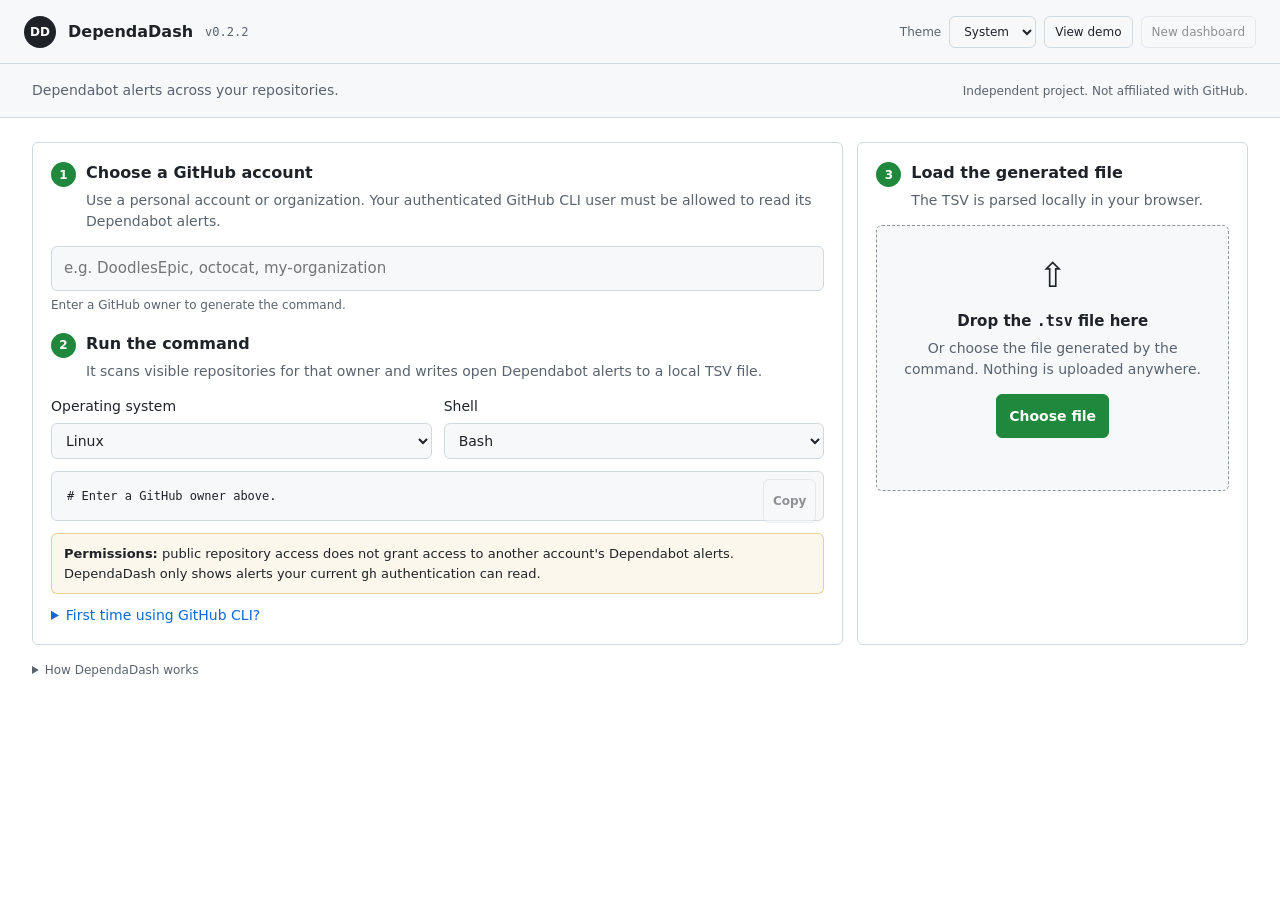
==== commit 9f4ba874: "fix: restore the main landmark and update agent instructions fix: keep the main landmark visible dur" ====
--- a/index.html
+++ b/index.html
@@ -13,7 +13,7 @@
     <div class="brand">
       <div class="mark" aria-hidden="true">DD</div>
       <h1>DependaDash</h1>
-      <span class="version" aria-label="Version">v0.3.0</span>
+      <span class="version" aria-label="Version">v0.2.2</span>
     </div>
     <div class="header-actions">
       <label class="theme-control" for="themeSelect">Theme
@@ -32,7 +32,7 @@
     <p class="affiliation">Independent project. Not affiliated with GitHub.</p>
   </div>
 
-  <div class="shell">
+  <main class="shell">
     <section class="grid setup" id="setup">
       <div class="panel">
         <div class="panel-body">
@@ -127,7 +127,7 @@
       </div>
     </section>
 
-    <main class="dashboard" id="dashboard">
+    <section class="dashboard" id="dashboard" aria-label="Dependabot dashboard">
       <section class="dashboard-summary" aria-label="Dashboard summary">
         <div class="identity">
           <span>Loaded owner: <strong id="loadedOwner">-</strong></span>
@@ -170,15 +170,7 @@
           <select class="control" id="ecosystemFilter" aria-label="Filter by ecosystem">
             <option value="">All ecosystems</option>
           </select>
-          <select class="control" id="sortOrder" aria-label="Order alerts">
-            <option value="severity">Severity</option>
-            <option value="created_at:desc">Alert created: newest first</option>
-            <option value="created_at:asc">Alert created: oldest first</option>
-            <option value="published_at:desc">Advisory published: newest first</option>
-            <option value="published_at:asc">Advisory published: oldest first</option>
-          </select>
-        </div>
-        <p class="sort-help tiny">Dates are shown in UTC. Missing dates sort last. Grouped alert ordering uses each group's newest or oldest matching alert.</p>
+        </div>
 
         <div id="alertsView">
           <div class="table-wrap" tabindex="0" role="region" aria-label="Alerts table, scroll to see all columns">
@@ -210,13 +202,13 @@
           <span>Data stays in this browser tab.</span>
         </div>
       </section>
-    </main>
+    </section>
 
     <details class="footer-note">
       <summary>How DependaDash works</summary>
       <p>Browsers cannot execute <code>gh</code> directly. DependaDash generates the collection command and then visualizes the TSV it produces.</p>
     </details>
-  </div>
+  </main>
 
   <div class="toast" id="toast" role="status" aria-live="polite"></div>
   <script src="commands.js" defer></script>
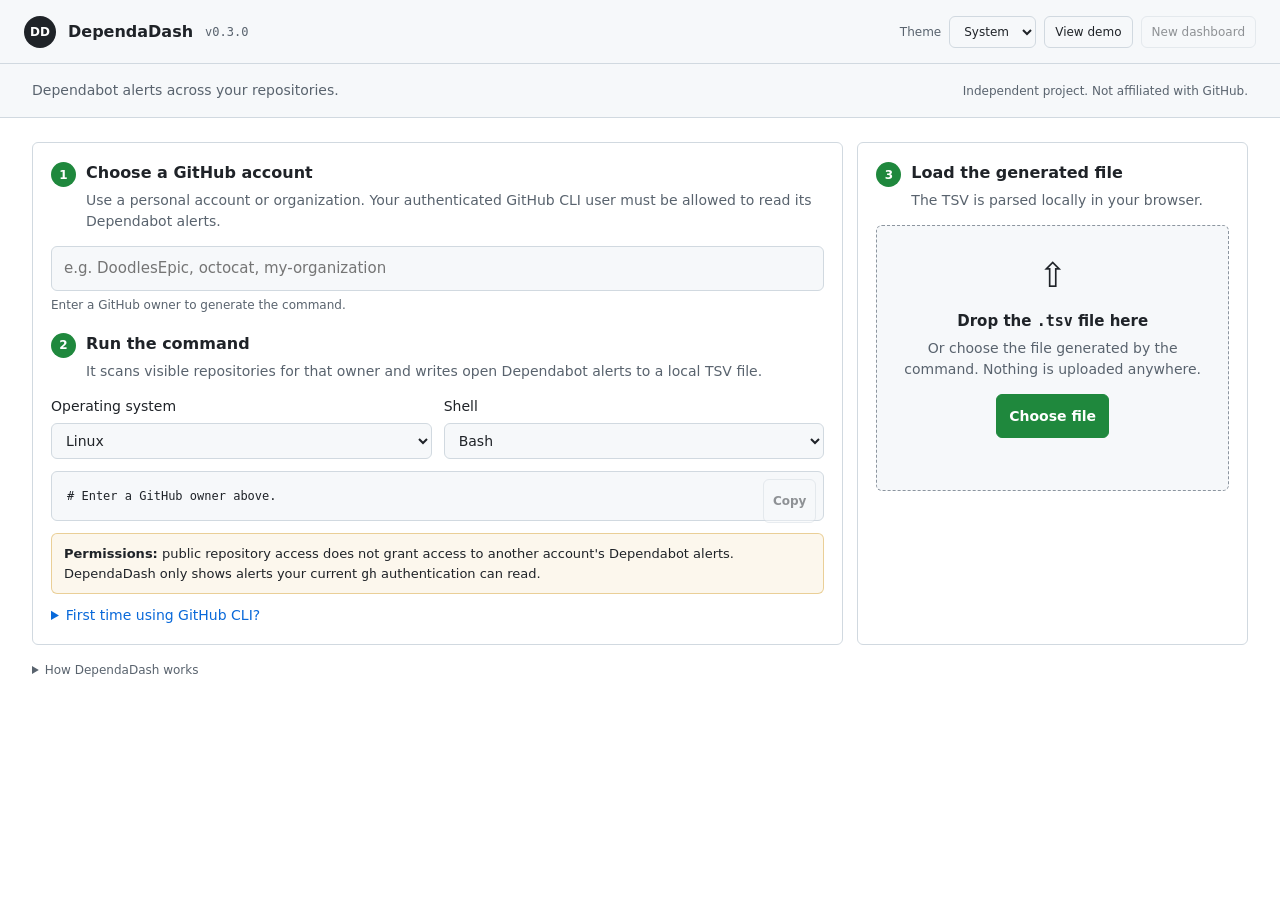
==== commit 397a79eb: "chore: merge released main into the date-ordering branch" ====
--- a/index.html
+++ b/index.html
@@ -13,7 +13,7 @@
     <div class="brand">
       <div class="mark" aria-hidden="true">DD</div>
       <h1>DependaDash</h1>
-      <span class="version" aria-label="Version">v0.2.2</span>
+      <span class="version" aria-label="Version">v0.3.0</span>
     </div>
     <div class="header-actions">
       <label class="theme-control" for="themeSelect">Theme
@@ -170,7 +170,15 @@
           <select class="control" id="ecosystemFilter" aria-label="Filter by ecosystem">
             <option value="">All ecosystems</option>
           </select>
-        </div>
+          <select class="control" id="sortOrder" aria-label="Order alerts">
+            <option value="severity">Severity</option>
+            <option value="created_at:desc">Alert created: newest first</option>
+            <option value="created_at:asc">Alert created: oldest first</option>
+            <option value="published_at:desc">Advisory published: newest first</option>
+            <option value="published_at:asc">Advisory published: oldest first</option>
+          </select>
+        </div>
+        <p class="sort-help tiny">Dates are shown in UTC. Missing dates sort last. Grouped alert ordering uses each group's newest or oldest matching alert.</p>
 
         <div id="alertsView">
           <div class="table-wrap" tabindex="0" role="region" aria-label="Alerts table, scroll to see all columns">
